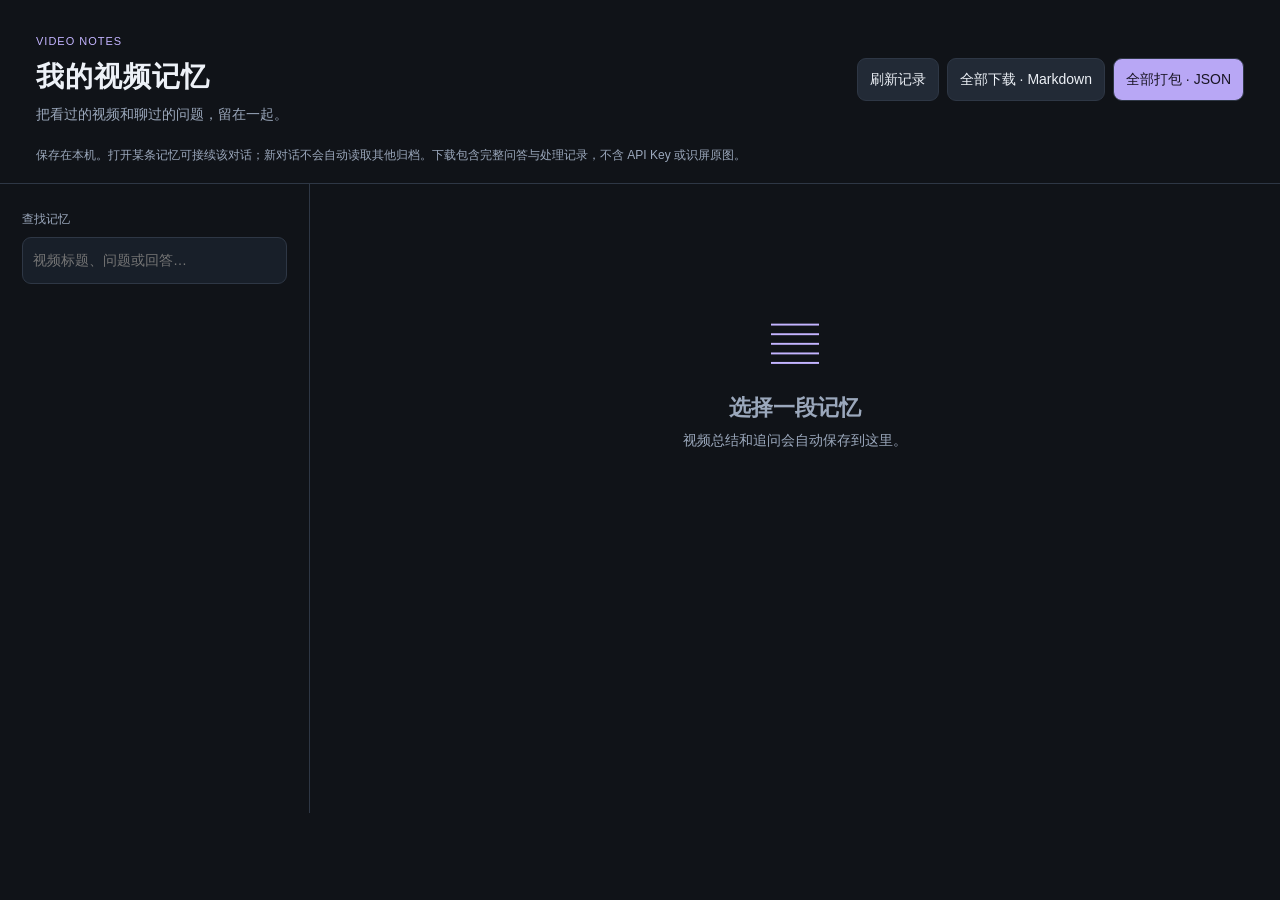
==== memory/memory.html @ 76b61477 "feat: 升级到 v1.6.0（记忆库、交接导出、识屏、快速联网） - 长期记忆库：按视频+对话保存总结/问答/来源/进度，移除 10 视频 / 30 轮自动淘汰 - 侧边栏内嵌记忆库：列表、搜索、" ====
<!doctype html>
<html lang="zh-CN"><head><meta charset="utf-8"><meta name="viewport" content="width=device-width,initial-scale=1"><title>视频学习记忆库</title><link rel="stylesheet" href="memory.css"></head>
<body><header><div><p class="eyebrow">VIDEO NOTES</p><h1>我的视频记忆</h1><p>把看过的视频和聊过的问题，留在一起。</p></div><div class="actions"><button id="refresh">刷新记录</button><button id="export-all-md">全部下载 · Markdown</button><button id="export-all-json" class="primary">全部打包 · JSON</button></div></header>
<p class="privacy">保存在本机。打开某条记忆可接续该对话；新对话不会自动读取其他归档。下载包含完整问答与处理记录，不含 API Key 或识屏原图。</p>
<p id="notice" role="status"></p><div class="workspace"><aside><label for="filter">查找记忆</label><input id="filter" type="search" placeholder="视频标题、问题或回答…"><p id="stats"></p><nav id="records" aria-label="已保存对话"></nav></aside>
<main><section id="empty"><span>▤</span><h2>选择一段记忆</h2><p>视频总结和追问会自动保存到这里。</p></section><article id="detail" hidden><div class="detail-head"><div><p id="record-meta" class="eyebrow"></p><h2 id="record-title"></h2><a id="record-url" target="_blank" rel="noopener noreferrer">打开原视频 ↗</a></div><div class="actions"><button id="export-one-md">下载此条 · Markdown</button><button id="export-one-json">下载此条 · JSON</button></div></div><div id="record-body"></div></article></main></div><script type="module" src="memory.js"></script></body></html>
---- memory/memory.css ----
:root{color-scheme:dark;--bg:#101318;--card:#191f28;--border:#2e3745;--text:#edf1f7;--muted:#9ba8bc;--accent:#c3b4ff}*{box-sizing:border-box}body{margin:0;background:var(--bg);color:var(--text);font:14px/1.8 "Segoe UI","Microsoft YaHei",sans-serif}header{display:flex;justify-content:space-between;align-items:center;gap:24px;padding:32px 36px 18px}h1,h2,p{margin:0}h1{font-size:28px;letter-spacing:1px}header p,.privacy,#stats{color:var(--muted)}.eyebrow{color:var(--accent);font-size:11px;letter-spacing:1px}.actions{display:flex;gap:8px;flex-wrap:wrap}button{font:inherit;color:var(--text);background:#222a36;border:1px solid var(--border);border-radius:9px;padding:8px 12px;cursor:pointer}button:hover{border-color:var(--accent)}button:disabled{opacity:.4;cursor:default}.primary{background:#b8a7f5;color:#191524}.privacy{padding:0 36px 16px;font-size:12px}#notice{padding:0 36px;color:#efc27c}.workspace{display:grid;grid-template-columns:310px minmax(0,1fr);min-height:70vh;border-top:1px solid var(--border)}aside{padding:22px;border-right:1px solid var(--border)}label{font-size:12px;color:var(--muted)}input{font:inherit;width:100%;background:#181f29;color:var(--text);padding:10px;border:1px solid var(--border);border-radius:9px;margin:6px 0 10px}#stats{font-size:12px;margin-bottom:16px}#records{display:grid;gap:10px}.record{display:block;text-align:left;padding:12px 14px;width:100%;overflow-wrap:anywhere;background:#171d26}.record.active{border-color:#a997ee;background:#29263b}.record strong{display:block;font-size:13px}.record small{display:block;color:var(--muted);font-size:11px}.record p{font-size:12px;color:#c1cada;display:-webkit-box;-webkit-line-clamp:2;-webkit-box-orient:vertical;overflow:hidden;margin:5px 0}main{padding:28px 34px;min-width:0}#empty{padding:90px 10px;text-align:center;color:var(--muted)}#empty span{font-size:48px;color:var(--accent)}.detail-head{display:flex;justify-content:space-between;gap:16px;align-items:start;padding-bottom:22px;border-bottom:1px solid var(--border)}h2{font-size:22px;overflow-wrap:anywhere}a{color:var(--accent);overflow-wrap:anywhere}#record-body{max-width:1100px;overflow-wrap:anywhere}.section-title{color:var(--accent);font-size:16px;margin:26px 0 12px}.turn{padding:16px 0;border-top:1px solid var(--border)}.question{background:#2d283d;padding:12px 16px;border-radius:10px;margin-bottom:12px;white-space:pre-wrap}.answer{padding:0 8px}.answer p{margin:10px 0}.answer h1,.answer h2,.answer h3{font-size:17px;margin:16px 0 8px}.answer ul{padding-left:22px}.answer code,.ts{background:#2c3040;color:var(--accent);border:0;border-radius:4px;padding:1px 5px;font-size:12px}.answer pre{overflow:auto}.turn-note{font-size:12px;color:var(--muted);margin-top:8px}.source{display:block;font-size:12px}button:focus-visible,input:focus-visible,a:focus-visible{outline:2px solid var(--accent);outline-offset:3px}@media(max-width:800px){header{display:block;padding:22px}header .actions{margin-top:16px}.privacy,#notice{padding-left:22px;padding-right:22px}.workspace{grid-template-columns:1fr}aside{border-right:0;border-bottom:1px solid var(--border)}#records{max-height:300px;overflow:auto}main{padding:22px}.detail-head{display:block}.detail-head .actions{margin-top:16px}}

.sidebar-mode header{padding:14px 16px;display:block}.sidebar-mode header h1{font-size:19px}.sidebar-mode header p:not(.eyebrow){font-size:11px}.sidebar-mode .eyebrow{display:none}.sidebar-mode header .actions{margin-top:10px;gap:5px}.sidebar-mode .actions button{font-size:10px;padding:5px 7px}.sidebar-mode .privacy{padding:0 16px 10px;font-size:10px}.sidebar-mode #notice{padding:0 16px}.sidebar-mode .workspace{display:block;min-height:0}.sidebar-mode aside{padding:14px 16px;border:0}.sidebar-mode .workspace main{display:none}.sidebar-mode #records{max-height:none;overflow:visible}.sidebar-mode #memory-return-video{font-size:11px;padding:5px 9px;margin-bottom:10px}.sidebar-mode #thread-host{position:fixed;inset:0;background:var(--bg);z-index:20}.sidebar-mode #thread-host iframe{height:100%;width:100%;border:0;display:block}.sidebar-mode #thread-host iframe[hidden],#thread-host[hidden]{display:none}.thread-open{overflow:hidden}
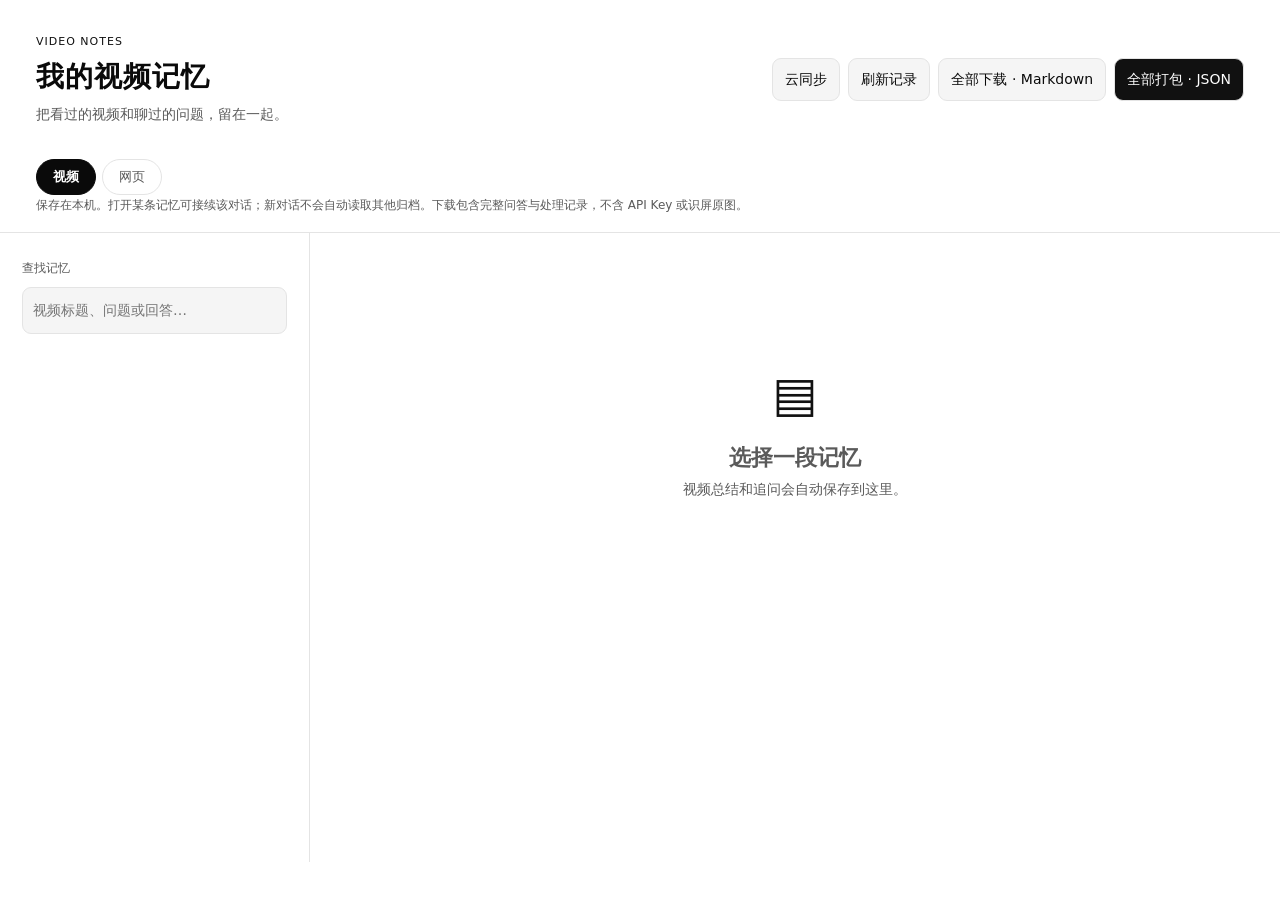
==== commit 534b9ebc: "feat: 知页 v2.0.0 —— 视频与网页 AI 阅读合并版 把视频总结（B站/抖音）与网页阅读（GitHub/知乎/CSDN/贴吧）合并进同一个侧栏， 按当前标签页自动切换，两套面板共用一套黑" ====
--- a/memory/memory.html
+++ b/memory/memory.html
@@ -1,6 +1,7 @@
 <!doctype html>
-<html lang="zh-CN"><head><meta charset="utf-8"><meta name="viewport" content="width=device-width,initial-scale=1"><title>视频学习记忆库</title><link rel="stylesheet" href="memory.css"></head>
-<body><header><div><p class="eyebrow">VIDEO NOTES</p><h1>我的视频记忆</h1><p>把看过的视频和聊过的问题，留在一起。</p></div><div class="actions"><button id="refresh">刷新记录</button><button id="export-all-md">全部下载 · Markdown</button><button id="export-all-json" class="primary">全部打包 · JSON</button></div></header>
+<html lang="zh-CN"><head><meta charset="utf-8"><meta name="viewport" content="width=device-width,initial-scale=1"><title>知页 · 记忆</title><script src="../panel/theme.js"></script><link rel="stylesheet" href="memory.css"></head>
+<body><header><div><p class="eyebrow" id="eyebrow">VIDEO NOTES</p><h1 id="page-title">我的视频记忆</h1><p id="tagline">把看过的视频和聊过的问题，留在一起。</p></div><div class="actions"><button id="btn-cloud">云同步</button><button id="refresh">刷新记录</button><button id="export-all-md">全部下载 · Markdown</button><button id="export-all-json" class="primary">全部打包 · JSON</button></div></header>
+<nav class="tabs" role="tablist" aria-label="记录类型"><button id="tab-video" class="tab active" role="tab" aria-selected="true">视频</button><button id="tab-page" class="tab" role="tab" aria-selected="false">网页</button></nav>
 <p class="privacy">保存在本机。打开某条记忆可接续该对话；新对话不会自动读取其他归档。下载包含完整问答与处理记录，不含 API Key 或识屏原图。</p>
-<p id="notice" role="status"></p><div class="workspace"><aside><label for="filter">查找记忆</label><input id="filter" type="search" placeholder="视频标题、问题或回答…"><p id="stats"></p><nav id="records" aria-label="已保存对话"></nav></aside>
-<main><section id="empty"><span>▤</span><h2>选择一段记忆</h2><p>视频总结和追问会自动保存到这里。</p></section><article id="detail" hidden><div class="detail-head"><div><p id="record-meta" class="eyebrow"></p><h2 id="record-title"></h2><a id="record-url" target="_blank" rel="noopener noreferrer">打开原视频 ↗</a></div><div class="actions"><button id="export-one-md">下载此条 · Markdown</button><button id="export-one-json">下载此条 · JSON</button></div></div><div id="record-body"></div></article></main></div><script type="module" src="memory.js"></script></body></html>
+<p id="notice" role="status"></p><p id="cloud-line" class="cloud-line" hidden></p><div class="workspace"><aside><label for="filter">查找记忆</label><input id="filter" type="search" placeholder="视频标题、问题或回答…"><p id="stats"></p><nav id="records" aria-label="已保存对话"></nav></aside>
+<main><section id="empty"><span>▤</span><h2>选择一段记忆</h2><p id="empty-hint">视频总结和追问会自动保存到这里。</p></section><article id="detail" hidden><div class="detail-head"><div><p id="record-meta" class="eyebrow"></p><h2 id="record-title"></h2><a id="record-url" target="_blank" rel="noopener noreferrer">打开原视频 ↗</a></div><div class="actions"><button id="export-one-md">下载此条 · Markdown</button><button id="export-one-json">下载此条 · JSON</button><button id="delete-one" class="danger">删除</button></div></div><div id="record-body"></div></article></main></div><script type="module" src="memory.js"></script></body></html>
--- a/memory/memory.css
+++ b/memory/memory.css
@@ -1,4 +1,49 @@
-:root{color-scheme:dark;--bg:#101318;--card:#191f28;--border:#2e3745;--text:#edf1f7;--muted:#9ba8bc;--accent:#c3b4ff}*{box-sizing:border-box}body{margin:0;background:var(--bg);color:var(--text);font:14px/1.8 "Segoe UI","Microsoft YaHei",sans-serif}header{display:flex;justify-content:space-between;align-items:center;gap:24px;padding:32px 36px 18px}h1,h2,p{margin:0}h1{font-size:28px;letter-spacing:1px}header p,.privacy,#stats{color:var(--muted)}.eyebrow{color:var(--accent);font-size:11px;letter-spacing:1px}.actions{display:flex;gap:8px;flex-wrap:wrap}button{font:inherit;color:var(--text);background:#222a36;border:1px solid var(--border);border-radius:9px;padding:8px 12px;cursor:pointer}button:hover{border-color:var(--accent)}button:disabled{opacity:.4;cursor:default}.primary{background:#b8a7f5;color:#191524}.privacy{padding:0 36px 16px;font-size:12px}#notice{padding:0 36px;color:#efc27c}.workspace{display:grid;grid-template-columns:310px minmax(0,1fr);min-height:70vh;border-top:1px solid var(--border)}aside{padding:22px;border-right:1px solid var(--border)}label{font-size:12px;color:var(--muted)}input{font:inherit;width:100%;background:#181f29;color:var(--text);padding:10px;border:1px solid var(--border);border-radius:9px;margin:6px 0 10px}#stats{font-size:12px;margin-bottom:16px}#records{display:grid;gap:10px}.record{display:block;text-align:left;padding:12px 14px;width:100%;overflow-wrap:anywhere;background:#171d26}.record.active{border-color:#a997ee;background:#29263b}.record strong{display:block;font-size:13px}.record small{display:block;color:var(--muted);font-size:11px}.record p{font-size:12px;color:#c1cada;display:-webkit-box;-webkit-line-clamp:2;-webkit-box-orient:vertical;overflow:hidden;margin:5px 0}main{padding:28px 34px;min-width:0}#empty{padding:90px 10px;text-align:center;color:var(--muted)}#empty span{font-size:48px;color:var(--accent)}.detail-head{display:flex;justify-content:space-between;gap:16px;align-items:start;padding-bottom:22px;border-bottom:1px solid var(--border)}h2{font-size:22px;overflow-wrap:anywhere}a{color:var(--accent);overflow-wrap:anywhere}#record-body{max-width:1100px;overflow-wrap:anywhere}.section-title{color:var(--accent);font-size:16px;margin:26px 0 12px}.turn{padding:16px 0;border-top:1px solid var(--border)}.question{background:#2d283d;padding:12px 16px;border-radius:10px;margin-bottom:12px;white-space:pre-wrap}.answer{padding:0 8px}.answer p{margin:10px 0}.answer h1,.answer h2,.answer h3{font-size:17px;margin:16px 0 8px}.answer ul{padding-left:22px}.answer code,.ts{background:#2c3040;color:var(--accent);border:0;border-radius:4px;padding:1px 5px;font-size:12px}.answer pre{overflow:auto}.turn-note{font-size:12px;color:var(--muted);margin-top:8px}.source{display:block;font-size:12px}button:focus-visible,input:focus-visible,a:focus-visible{outline:2px solid var(--accent);outline-offset:3px}@media(max-width:800px){header{display:block;padding:22px}header .actions{margin-top:16px}.privacy,#notice{padding-left:22px;padding-right:22px}.workspace{grid-template-columns:1fr}aside{border-right:0;border-bottom:1px solid var(--border)}#records{max-height:300px;overflow:auto}main{padding:22px}.detail-head{display:block}.detail-head .actions{margin-top:16px}}
+:root{color-scheme:light;--bg:#ffffff;--card:#ffffff;--border:#e4e4e4;--text:#0a0a0a;--muted:#5a5a5a;--accent:#111111;--accent-soft:rgba(0,0,0,.05);--accent-ink:#ffffff;--bg-soft:#f5f5f5;--warn:#6b5a2e;--danger:#b42318}html[data-theme="dark"]{color-scheme:dark;--bg:#0c0c0c;--card:#1a1a1a;--border:#2b2b2b;--text:#f2f2f2;--muted:#a6a6a6;--accent:#f2f2f2;--accent-soft:rgba(255,255,255,.07);--accent-ink:#0a0a0a;--bg-soft:#161616;--warn:#d6c08a;--danger:#f59387}*{box-sizing:border-box}body{margin:0;background:var(--bg);color:var(--text);font:14px/1.8 "HarmonyOS Sans SC","HarmonyOS Sans","Segoe UI","Microsoft YaHei UI",system-ui,sans-serif}header{display:flex;justify-content:space-between;align-items:center;gap:24px;padding:32px 36px 18px}h1,h2,p{margin:0}h1{font-size:28px;letter-spacing:1px}header p,.privacy,#stats{color:var(--muted)}.eyebrow{color:var(--accent);font-size:11px;letter-spacing:1px}.actions{display:flex;gap:8px;flex-wrap:wrap}.actions button.danger{color:var(--danger);border-color:var(--danger)}.actions button.danger:hover{background:var(--danger);color:var(--bg)}button{font:inherit;color:var(--text);background:var(--bg-soft);border:1px solid var(--border);border-radius:9px;padding:8px 12px;cursor:pointer}button:hover{border-color:var(--accent)}button:disabled{opacity:.4;cursor:default}.primary{background:var(--accent);color:var(--accent-ink)}.privacy{padding:0 36px 16px;font-size:12px}#notice{padding:0 36px;color:var(--warn)}.workspace{display:grid;grid-template-columns:310px minmax(0,1fr);min-height:70vh;border-top:1px solid var(--border)}aside{padding:22px;border-right:1px solid var(--border)}label{font-size:12px;color:var(--muted)}input{font:inherit;width:100%;background:var(--bg-soft);color:var(--text);padding:10px;border:1px solid var(--border);border-radius:9px;margin:6px 0 10px}#stats{font-size:12px;margin-bottom:16px}#records{display:grid;gap:10px}.record{display:block;text-align:left;padding:12px 14px;width:100%;overflow-wrap:anywhere;background:var(--card)}.record.active{border-color:var(--accent);background:var(--accent-soft)}.record strong{display:block;font-size:13px}.record small{display:block;color:var(--muted);font-size:11px}.record p{font-size:12px;color:var(--muted);display:-webkit-box;-webkit-line-clamp:2;-webkit-box-orient:vertical;overflow:hidden;margin:5px 0}main{padding:28px 34px;min-width:0}#empty{padding:90px 10px;text-align:center;color:var(--muted)}#empty span{font-size:48px;color:var(--accent)}.detail-head{display:flex;justify-content:space-between;gap:16px;align-items:start;padding-bottom:22px;border-bottom:1px solid var(--border)}h2{font-size:22px;overflow-wrap:anywhere}a{color:var(--accent);overflow-wrap:anywhere}#record-body{max-width:1100px;overflow-wrap:anywhere}.section-title{color:var(--accent);font-size:16px;margin:26px 0 12px}.turn{padding:16px 0;border-top:1px solid var(--border)}.question{background:var(--accent-soft);padding:12px 16px;border-radius:10px;margin-bottom:12px;white-space:pre-wrap}.answer{padding:0 8px}.answer p{margin:10px 0}.answer h1,.answer h2,.answer h3{font-size:17px;margin:16px 0 8px}.answer ul{padding-left:22px}.answer code,.ts{background:var(--bg-soft);color:var(--accent);border:0;border-radius:4px;padding:1px 5px;font-size:12px}.answer pre{overflow:auto}.turn-note{font-size:12px;color:var(--muted);margin-top:8px}.source{display:block;font-size:12px}button:focus-visible,input:focus-visible,a:focus-visible{outline:2px solid var(--accent);outline-offset:3px}@media(max-width:800px){header{display:block;padding:22px}header .actions{margin-top:16px}.privacy,#notice{padding-left:22px;padding-right:22px}.workspace{grid-template-columns:1fr}aside{border-right:0;border-bottom:1px solid var(--border)}#records{max-height:300px;overflow:auto}main{padding:22px}.detail-head{display:block}.detail-head .actions{margin-top:16px}}
 
 .sidebar-mode header{padding:14px 16px;display:block}.sidebar-mode header h1{font-size:19px}.sidebar-mode header p:not(.eyebrow){font-size:11px}.sidebar-mode .eyebrow{display:none}.sidebar-mode header .actions{margin-top:10px;gap:5px}.sidebar-mode .actions button{font-size:10px;padding:5px 7px}.sidebar-mode .privacy{padding:0 16px 10px;font-size:10px}.sidebar-mode #notice{padding:0 16px}.sidebar-mode .workspace{display:block;min-height:0}.sidebar-mode aside{padding:14px 16px;border:0}.sidebar-mode .workspace main{display:none}.sidebar-mode #records{max-height:none;overflow:visible}.sidebar-mode #memory-return-video{font-size:11px;padding:5px 9px;margin-bottom:10px}.sidebar-mode #thread-host{position:fixed;inset:0;background:var(--bg);z-index:20}.sidebar-mode #thread-host iframe{height:100%;width:100%;border:0;display:block}.sidebar-mode #thread-host iframe[hidden],#thread-host[hidden]{display:none}.thread-open{overflow:hidden}
 
+
+/* ---------- 视频 / 网页 切换 ---------- */
+.tabs {
+  display: flex;
+  gap: 6px;
+  margin: 14px 0 0;
+  padding: 0 36px;
+}
+
+.tab {
+  font: inherit;
+  font-size: 13px;
+  font-weight: 500;
+  color: var(--muted);
+  background: var(--card, #fff);
+  border: 1px solid var(--border, #e4e4e4);
+  border-radius: 999px;
+  padding: 5px 16px;
+  cursor: pointer;
+}
+
+.tab:hover { color: var(--text); }
+
+.tab.active {
+  color: var(--bg, #fff);
+  background: var(--text, #0a0a0a);
+  border-color: var(--text, #0a0a0a);
+  font-weight: 600;
+}
+
+@media (max-width: 800px) {
+  .tabs { padding: 0 22px; }
+}
+
+.cloud-line {
+  margin: 0;
+  padding: 8px 36px 0;
+  font-size: calc(var(--fs-base, 14px) * 0.82);
+  color: var(--muted);
+}
+.cloud-line.err { color: var(--danger, #b42318); }
+.cloud-line.ok { color: var(--text); }
+@media (max-width: 800px) {
+  .cloud-line { padding: 8px 22px 0; }
+}
